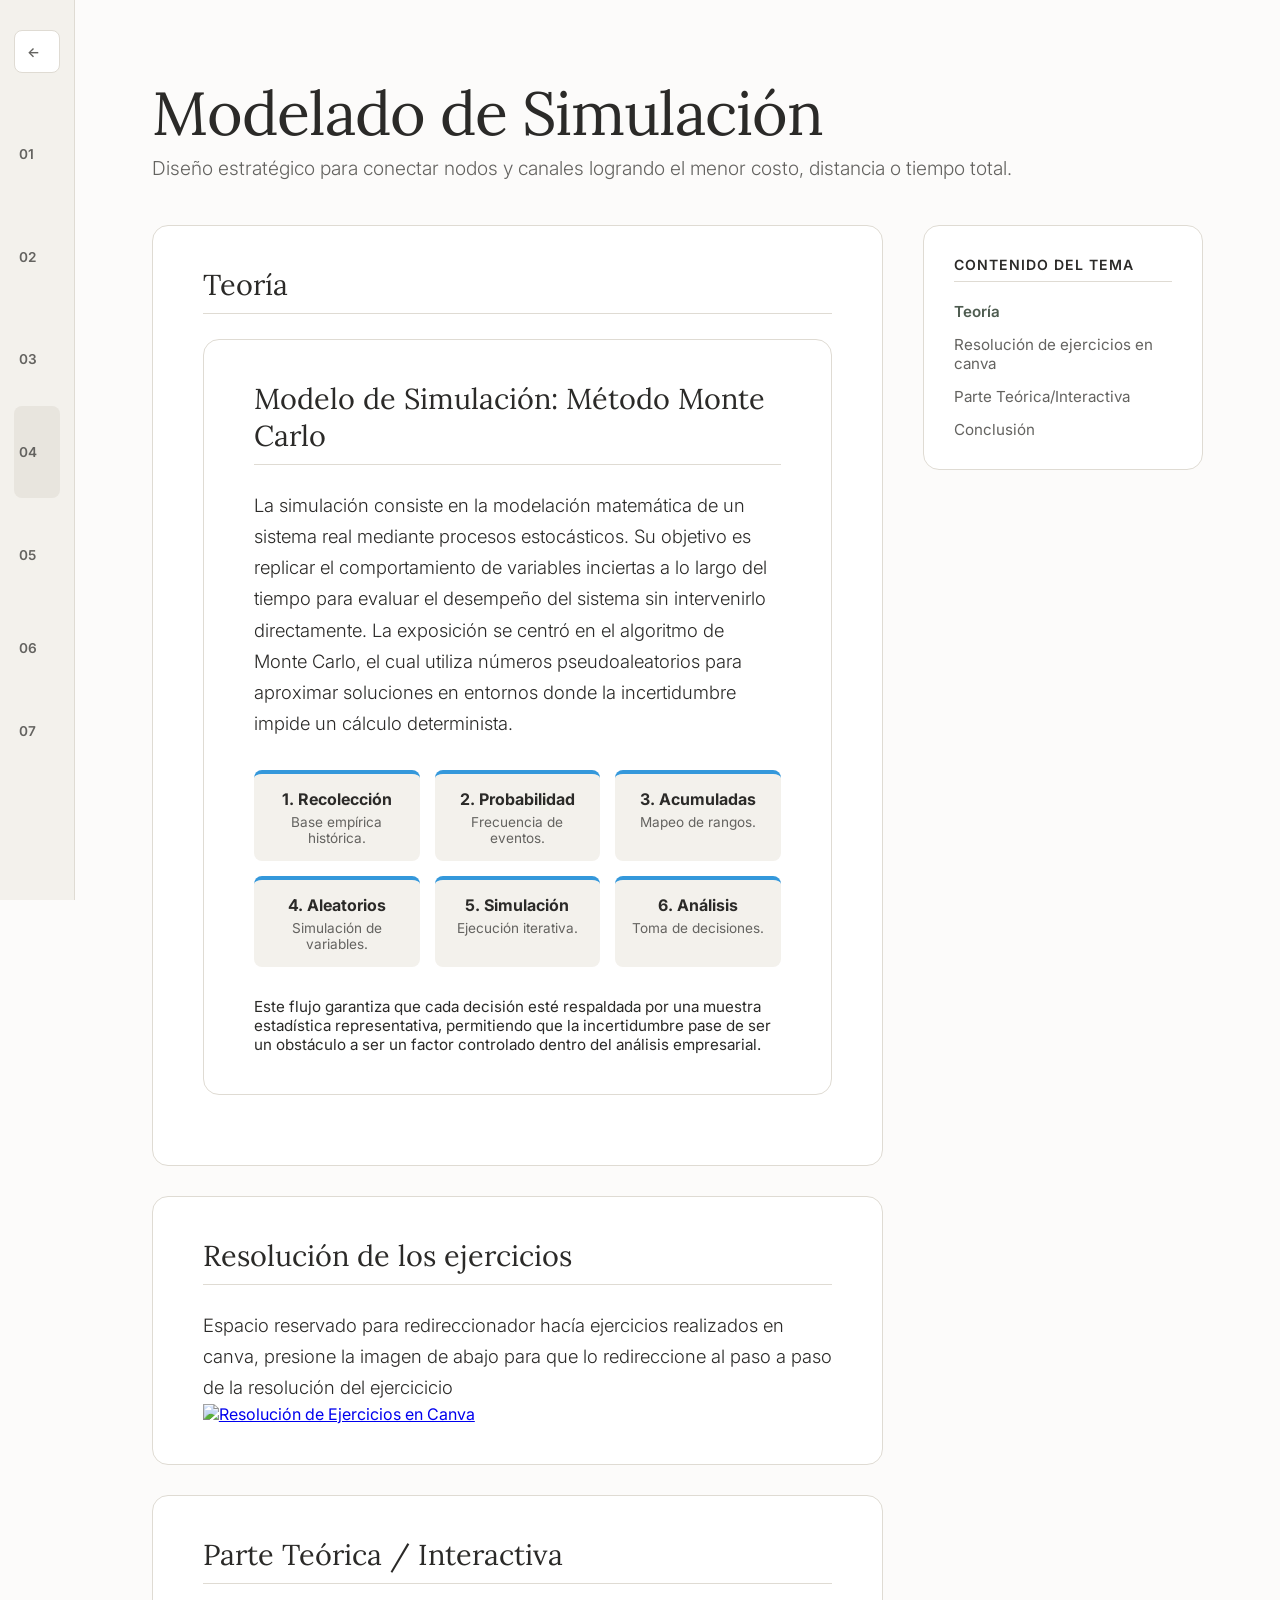
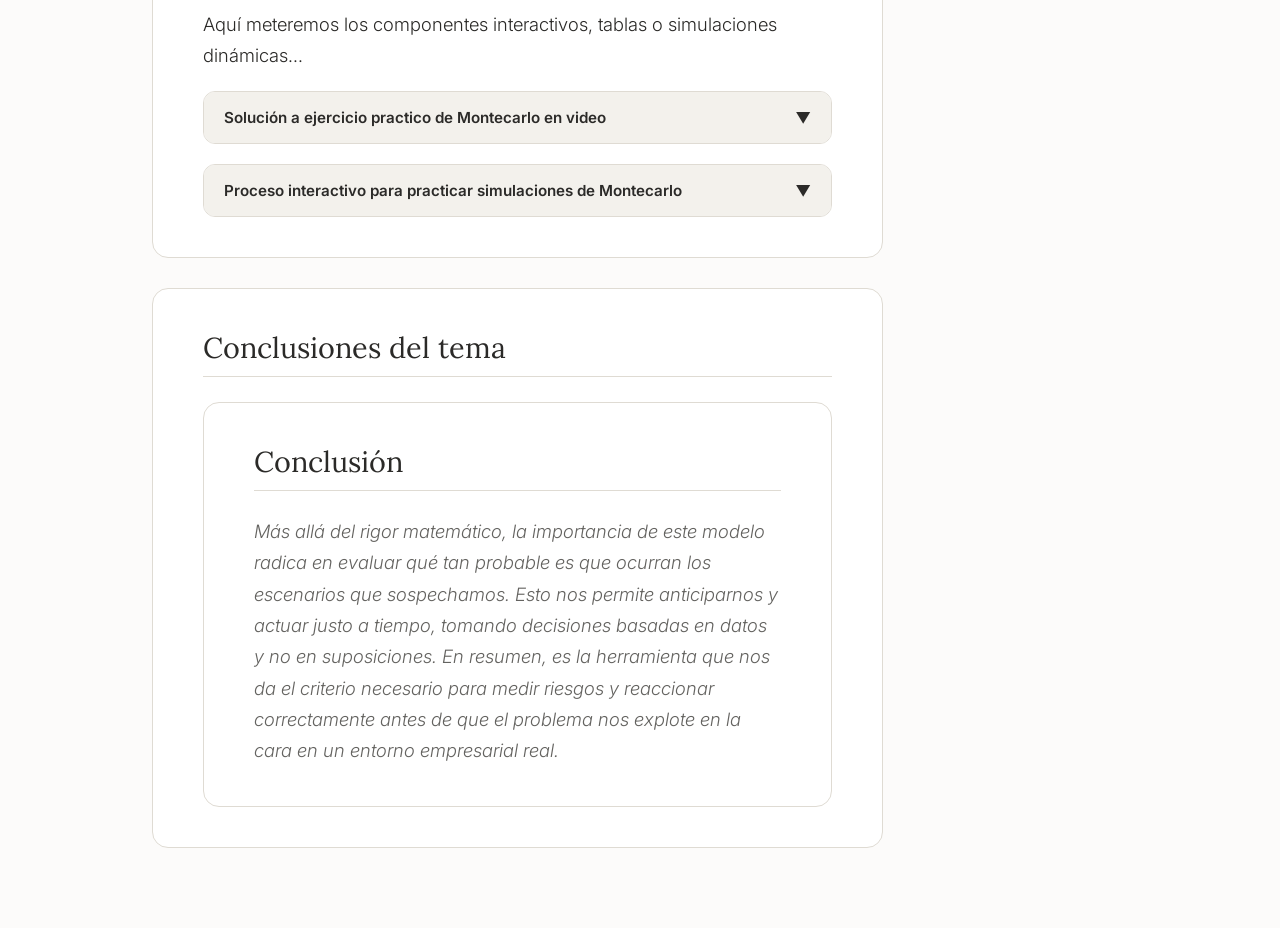
==== temas/tema4/index.html @ 4813ff6d "Initial commit: Estructura del folleto 1.0" ====
<!DOCTYPE html>
<html lang="es">
<head>
    <meta charset="UTF-8">
    <meta name="viewport" content="width=device-width, initial-scale=1.0">
    <title>Tema 4: Modelado de Simulación - Métodos Cuantitativos</title>
    
    <link rel="preconnect" href="https://fonts.googleapis.com">
    <link rel="preconnect" href="https://fonts.gstatic.com" crossorigin>
    <link href="https://fonts.googleapis.com/css2?family=Inter:wght@300;400;500;600&family=Lora:ital,wght@0,400;0,500;1,400&display=swap" rel="stylesheet">
    
    <style>
        
        :root {
            --bg-color: #fcfbfa;       /* Blanco hueso/arena suave para evitar fatiga visual */
            --text-main: #2b2a28;      /* Antracita / Grafito oscuro para lectura limpia */
            --text-muted: #646360;     /* Gris tierra suave para descripciones secundarias */
            --card-bg: #ffffff;        /* Blanco puro para las secciones modulares */
            --sidebar-bg: #f3f1ec;     /* Fondo gris/crema plano y minimalista */
            --sidebar-hover: #e8e5de;  /* Resaltado suave en hover */
            --accent-line: #dfdbd3;    /* Separadores y bordes sutiles */
            --accent-dot: #4e5c50;     /* Punto decorativo verde musgo desaturado */
            --transition-speed: 0.3s;
            
            --font-serif: 'Lora', Georgia, serif;
            --font-sans: 'Inter', sans-serif;
        }

        * {
            box-sizing: border-box;
            margin: 0;
            padding: 0;
        }

        body {
            font-family: var(--font-sans);
            background-color: var(--bg-color);
            color: var(--text-main);
            display: flex;
            min-height: 100vh;
            overflow-x: hidden;
        }

     
        .sidebar {
            position: fixed;
            top: 0;
            left: 0;
            height: 100vh;
            width: 75px; 
            background-color: var(--sidebar-bg);
            border-right: 1px solid var(--accent-line);
            display: flex;
            flex-direction: column;
            padding: 30px 14px;
            transition: width var(--transition-speed) cubic-bezier(0.25, 1, 0.5, 1);
            z-index: 100;
            overflow: hidden;
            white-space: nowrap;
        }

        .sticky-link.active-scroll {
    color: var(--accent-dot) !important;
    font-weight: 600 !important;
}

      
        .sidebar.expanded {
            width: 260px;
            box-shadow: 15px 0 40px rgba(0, 0, 0, 0.02);
        }

       
        .btn-home {
            display: flex;
            align-items: center;
            text-decoration: none;
            color: var(--text-main);
            padding: 12px;
            border: 1px solid var(--accent-line);
            border-radius: 8px;
            font-size: 0.88rem;
            font-weight: 500;
            background-color: var(--card-bg);
            transition: background var(--transition-speed);
            margin-bottom: 35px;
        }

        .btn-home:hover {
            background-color: var(--sidebar-hover);
        }

        .nav-links {
            list-style: none;
            display: flex;
            flex-direction: column;
            gap: 1px;
        }

        .nav-item {
            display: flex;
            align-items: center;
            text-decoration: none;
            color: var(--text-main);
            padding: 8px 5px;
            border-radius: 8px;
            font-size: 0.95rem;
            font-weight: 400;
            transition: background var(--transition-speed), padding-left 0.2s;
            white-space: normal;  /* Permite que el texto salte de línea si es largo */
        }

        .nav-item:hover {
            background-color: var(--sidebar-hover);
            padding-left: 18px;
        }

    
        .nav-text {
            opacity: 0;
            transform: translateX(-10px);
            transition: opacity 0.2s ease, transform 0.2s ease;
            margin-left: 18px;
        }

        .sidebar.expanded .nav-text {
            opacity: 1;
            transform: translateX(0);
        }

        /* Indicador numérico minimalista */
        .icon-num {
            display: inline-block;
            width: 20px;
            font-size: 0.85rem;
            font-weight: 600;
            color: var(--text-muted);
            text-align: center;
        }

        /* --- MAQUETACIÓN MODULAR (CARDS) --- */
        .main-container {
            margin-left: 75px; /* Sincronizado con el estado colapsado */
            padding: 80px 6% 80px 6%;
            width: 100%;
            max-width: 1300px;
            transition: margin-left var(--transition-speed) cubic-bezier(0.25, 1, 0.5, 1);
            display: flex;
            flex-direction: column;
            gap: 30px; /* Separación limpia entre los bloques modulares */
        }

        .sidebar.expanded ~ .main-container {
            margin-left: 260px;
        }

        /* Encabezado Principal de la Landing Page */
        .header-section {
            margin-bottom: 10px;
        }

        .main-title {
            font-family: var(--font-serif);
            font-size: 3.8rem;
            font-weight: 400;
            line-height: 1.1;
            color: var(--text-main);
            letter-spacing: -1px;
        }

        /* Tarjeta de Contenido / Estructura por Módulos */
        .content-card {
            background-color: var(--card-bg);
            border: 1px solid var(--accent-line);
            border-radius: 16px;
            padding: 40px 50px;
            box-shadow: 0 4px 20px rgba(0, 0, 0, 0.005);
        }

        .intro-p {
            font-size: 1.15rem;
            line-height: 1.7;
            color: var(--text-main);
            font-weight: 300;
        }

        /* Bloques de Enfoque Teórico y Herramientas */
        .section-subtitle {
            font-family: var(--font-serif);
            font-size: 1.8rem;
            font-weight: 400;
            color: var(--text-main);
            margin-bottom: 25px;
            border-bottom: 1px solid var(--accent-line);
            padding-bottom: 10px;
        }

        /* Adaptabilidad de Pantalla */
        @media (max-width: 992px) {
            .main-title { font-size: 2.8rem; }
            .content-card { padding: 30px 25px; }
            .main-container { padding: 40px 20px; margin-left: 75px; }
            .layout-columns { flex-direction: column; }
            .sticky-column { display: none; } /* Oculta el card lateral en pantallas pequeñas */
        }


        .collapsible-panel {
    border: 1px solid var(--accent-line);
    border-radius: 12px;
    overflow: hidden;
    background: var(--card-bg);
    margin-top: 20px;
}

.panel-trigger {
    width: 100%;
    border: none;
    background: var(--sidebar-bg);
    padding: 16px 20px;
    display: flex;
    justify-content: space-between;
    align-items: center;
    cursor: pointer;
    font-family: var(--font-sans);
    font-size: 0.95rem;
    font-weight: 600;
    color: var(--text-main);
}

.panel-trigger:hover {
    background: var(--sidebar-hover);
}

.panel-content {
    padding: 20px;
    display: block; /* Visible por defecto */
}

/* Cuando tiene la clase 'collapsed', esconde el contenido */
.collapsible-panel.collapsed .panel-content {
    display: none;
}

.panel-icon {
    transition: transform .25s ease;
}

/* Cuando tiene la clase 'collapsed', rota la flecha hacia abajo */
.collapsible-panel.collapsed .panel-icon {
    transform: rotate(180deg);
}


/* Paleta de colores y variables locales para el simulador */
:root {
    --bg-color-sim: #fcfbfa;
    --text-main-sim: #2b2a28;
    --text-muted-sim: #646360;
    --card-bg-sim: #ffffff;
    --accent-line-sim: #dfdbd3;
    --accent-dot-sim: #4e5c50; /* Verde Musgo */
    --node-blue-sim: #3b71ca;
    --node-red-sim: #dc4c64; /* Rojo Alertas */
}

.simulator-container {
    background-color: var(--card-bg-sim);
    border: 1px solid var(--accent-line-sim);
    border-radius: 16px;
    padding: 30px;
    box-shadow: 0 4px 20px rgba(0, 0, 0, 0.005);
    max-width: 1100px;
    width: 100%;
    display: flex;
    gap: 30px;
    box-sizing: border-box;
}

.config-column {
    flex: 0.9;
    display: flex;
    flex-direction: column;
    gap: 20px;
}

.simulation-column {
    flex: 1.1;
    display: flex;
    flex-direction: column;
    gap: 20px;
}

.section-header {
    width: 100%;
    margin-bottom: 10px;
    border-bottom: 1px solid var(--accent-line-sim);
    padding-bottom: 10px;
}

.section-header h2 {
    font-size: 1.3rem;
    font-weight: 600;
    margin: 0;
    color: var(--text-main-sim);
}

.section-header p {
    font-size: 0.85rem;
    color: var(--text-muted-sim);
    margin: 5px 0 0 0;
}

.table-wrapper {
    max-height: 380px;
    overflow-y: auto;
    border: 1px solid var(--accent-line-sim);
    border-radius: 8px;
    background-color: #faf9f6;
}

.simulator-container table {
    width: 100%;
    border-collapse: collapse;
    font-size: 0.85rem;
    text-align: left;
}

.simulator-container th, 
.simulator-container td {
    padding: 10px 12px;
    border-bottom: 1px solid var(--accent-line-sim);
}

.simulator-container th {
    background-color: #f5f3ef;
    font-weight: 600;
    position: sticky;
    top: 0;
    color: var(--text-main-sim);
}

.simulator-container .input-field {
    width: 70px;
    padding: 5px;
    border: 1px solid var(--accent-line-sim);
    border-radius: 4px;
    font-size: 0.85rem;
    text-align: center;
}

.simulator-container .input-field:focus {
    outline: none;
    border-color: var(--accent-dot-sim);
}

.static-label {
    font-weight: 600;
    color: var(--text-main-sim);
}

.random-container {
    display: flex;
    flex-direction: column;
    gap: 8px;
}

.random-container label {
    font-size: 0.85rem;
    font-weight: 600;
    color: var(--text-main-sim);
}

.simulator-container textarea {
    width: 100%;
    height: 65px;
    padding: 10px;
    border: 1px solid var(--accent-line-sim);
    border-radius: 8px;
    font-size: 0.85rem;
    resize: none;
    box-sizing: border-box;
}

.simulator-container textarea:focus {
    outline: none;
    border-color: var(--accent-dot-sim);
}

.results-grid {
    display: flex;
    gap: 15px;
}

.result-card {
    flex: 1;
    background-color: #f3f1ec;
    border-radius: 8px;
    padding: 15px;
    border-left: 4px solid var(--accent-dot-sim);
}

.result-card.simulated {
    border-left-color: var(--node-blue-sim);
}

.result-card h4 {
    font-size: 0.85rem;
    margin: 0 0 5px 0;
    color: var(--text-muted-sim);
}

.result-card p {
    font-size: 1.3rem;
    font-weight: 700;
    margin: 0;
    color: var(--accent-dot-sim);
}

.result-card.simulated p {
    color: var(--node-blue-sim);
}

.badge-range {
    background-color: #dfdbd3;
    padding: 2px 6px;
    border-radius: 4px;
    font-weight: 600;
    font-size: 0.8rem;
}

.error-text {
    color: var(--node-red-sim);
    font-weight: 600;
}

@media (max-width: 900px) {
    .simulator-container { flex-direction: column; }
    .config-column, .simulation-column { flex: 1; }
}


    </style>
</head>
<body>

   <nav class="sidebar" id="sideNav">
    <a href="../../index.html" class="btn-home">
        <span class="icon-num">←</span>
        <span class="nav-text">Regresar al inicio</span>
    </a>
    
    <ul class="nav-links">
        <li>
            <a href="../tema1/index.html" class="nav-item">
                <span class="icon-num">01</span>
                <span class="nav-text">Tema 1: Modelos de Transporte</span>
            </a>
        </li>
        <li>
            <a href="../tema2/index.html" class="nav-item">
                <span class="icon-num">02</span>
                <span class="nav-text">Tema 2: Programación Entera, por metas, no lineal</span>
            </a>
        </li>
        <li>
            <a href="../tema3/index.html" class="nav-item">
                <span class="icon-num">03</span>
                <span class="nav-text">Tema 3: Modelos de redes</span>
            </a>
        </li>
        <li>
            <a href="#" class="nav-item" style="background-color: var(--sidebar-hover); font-weight: 500;">
                <span class="icon-num">04</span>
                <span class="nav-text">Tema 4: Modelado de Simulación</span>
            </a>
        </li>
        <li>
            <a href="../tema5/index.html" class="nav-item">
                <span class="icon-num">05</span>
                <span class="nav-text">Tema 5: Análisis de Markov</span>
            </a>
        </li>
        <li>
            <a href="../tema6/index.html" class="nav-item">
                <span class="icon-num">06</span>
                <span class="nav-text">Tema 6: Control estadistico</span>
            </a>
        </li>
         <li>
                <a href="../tema7/index.html" class="nav-item">
                    <span class="icon-num">07</span>
                    <span class="nav-text">Tema 7: aprende conceptos jugando</span>
                </a>
            </li>
    </ul>
</nav>

    <main class="main-container">
        
        <header class="header-section">
            <h1 class="main-title">Modelado de Simulación</h1>
            <p class="intro-p" style="color: var(--text-muted); margin-top: 5px; font-size: 1.2rem;">
                Diseño estratégico para conectar nodos y canales logrando el menor costo, distancia o tiempo total.
            </p>
        </header>
        
        <div class="layout-columns" style="display: flex; gap: 40px; align-items: flex-start; width: 100%;">
            
            <div class="content-column" style="flex: 1; display: flex; flex-direction: column; gap: 30px;">
                
                <section id="teoria" class="content-card">
                    <h2 class="section-subtitle">Teoría</h2>
                   <section class="content-card" style="margin-bottom: 30px;">
    <h2 class="section-subtitle">Modelo de Simulación: Método Monte Carlo</h2>
    
    <p class="intro-p" style="line-height: 1.7;">
        La simulación consiste en la modelación matemática de un sistema real mediante procesos estocásticos. Su objetivo es replicar el comportamiento de variables inciertas a lo largo del tiempo para evaluar el desempeño del sistema sin intervenirlo directamente. La exposición se centró en el algoritmo de Monte Carlo, el cual utiliza números pseudoaleatorios para aproximar soluciones en entornos donde la incertidumbre impide un cálculo determinista.
    </p>

    <div style="margin: 30px 0; display: grid; grid-template-columns: repeat(auto-fit, minmax(150px, 1fr)); gap: 15px;">
        <div style="background: var(--sidebar-bg); padding: 15px; border-radius: 8px; border-top: 4px solid #3498db; text-align: center;">
            <div style="font-weight: bold; margin-bottom: 5px;">1. Recolección</div>
            <div style="font-size: 0.85rem; color: var(--text-muted);">Base empírica histórica.</div>
        </div>
        <div style="background: var(--sidebar-bg); padding: 15px; border-radius: 8px; border-top: 4px solid #3498db; text-align: center;">
            <div style="font-weight: bold; margin-bottom: 5px;">2. Probabilidad</div>
            <div style="font-size: 0.85rem; color: var(--text-muted);">Frecuencia de eventos.</div>
        </div>
        <div style="background: var(--sidebar-bg); padding: 15px; border-radius: 8px; border-top: 4px solid #3498db; text-align: center;">
            <div style="font-weight: bold; margin-bottom: 5px;">3. Acumuladas</div>
            <div style="font-size: 0.85rem; color: var(--text-muted);">Mapeo de rangos.</div>
        </div>
        <div style="background: var(--sidebar-bg); padding: 15px; border-radius: 8px; border-top: 4px solid #3498db; text-align: center;">
            <div style="font-weight: bold; margin-bottom: 5px;">4. Aleatorios</div>
            <div style="font-size: 0.85rem; color: var(--text-muted);">Simulación de variables.</div>
        </div>
        <div style="background: var(--sidebar-bg); padding: 15px; border-radius: 8px; border-top: 4px solid #3498db; text-align: center;">
            <div style="font-weight: bold; margin-bottom: 5px;">5. Simulación</div>
            <div style="font-size: 0.85rem; color: var(--text-muted);">Ejecución iterativa.</div>
        </div>
        <div style="background: var(--sidebar-bg); padding: 15px; border-radius: 8px; border-top: 4px solid #3498db; text-align: center;">
            <div style="font-weight: bold; margin-bottom: 5px;">6. Análisis</div>
            <div style="font-size: 0.85rem; color: var(--text-muted);">Toma de decisiones.</div>
        </div>
    </div>

    <p style="font-size: 0.95rem; color: var(--text-main);">
        Este flujo garantiza que cada decisión esté respaldada por una muestra estadística representativa, permitiendo que la incertidumbre pase de ser un obstáculo a ser un factor controlado dentro del análisis empresarial.
    </p>
</section>
                </section>

                <section id="video" class="content-card">
                    <h2 class="section-subtitle">Resolución de los ejercicios</h2>
                    <p class="intro-p">Espacio reservado para redireccionador hacía ejercicios realizados en canva, presione la imagen de abajo para que lo redireccione al paso a paso de la resolución del ejercicicio</p>
                      
                   <!-- Banner de Canva Interactivo (Solo Imagen Clicleable) -->
<a href="https://canva.link/81gtfbox2r4njcf" target="_blank" class="canva-banner-link">
    <img src="https://i.pinimg.com/736x/75/12/ca/7512cad9499685ef06b2e0d8f6820960.jpg" alt="Resolución de Ejercicios en Canva">
</a>
   






</a>
                </section>

                <section id="practica" class="content-card">
                    <h2 class="section-subtitle">Parte Teórica / Interactiva</h2>
                    <p class="intro-p">Aquí meteremos los componentes interactivos, tablas o simulaciones dinámicas...</p>
               
               
               
                  <div class="collapsible-panel collapsed">

    <button class="panel-trigger">
        <span class="panel-title">
          Solución a ejercicio practico de Montecarlo en video
        </span>
        <span class="panel-icon">▲</span>
    </button>

    <div class="panel-content">
        <p class="intro-p" style="margin-bottom: 25px;">
            Este video se utilizará para explicar cómo realizar el proceso paso a paso para resolver uno de los ejercicios de Montecarlo. Este video fue hecho por mí.
        </p>
      <iframe
    src="https://player.vimeo.com/video/1204392154"
    width="640"
    height="360"
    frameborder="0"
    allowfullscreen>
</iframe>
    </div>
</div>
          


<div class="collapsible-panel collapsed">

    <button class="panel-trigger">
        <span class="panel-title">
            Proceso interactivo para practicar simulaciones de Montecarlo
        </span>
        <span class="panel-icon">▲</span>
    </button>

    <div class="panel-content">
        <p class="intro-p" style="margin-bottom: 25px;">
          Esta modulo busca ser un apoyo para la práctica de posibles combinaciones de ejercicios de simulación de Montecarlo.
          Se podran cambiar valores de historial y de los números randoms para entender como el proceso puede intercambiar su funcionamiento
        </p>
        
          
        <div class="simulator-container">
    
    <div class="config-column">
        <div class="section-header">
            <h2>Configuración Base</h2>
            <p>Modificá los históricos (Máx 10 veces por celda) y los números aleatorios.</p>
        </div>

        <div class="table-wrapper">
            <table>
                <thead>
                    <tr>
                        <th>Variable (X)</th>
                        <th>Histórico (Veces)</th>
                        <th>Probabilidad P(X)</th>
                        <th>Rango (1-100)</th>
                    </tr>
                </thead>
                <tbody id="base-table-body">
                    <tr>
                        <td><span class="static-label">10 días</span></td>
                        <td><input type="number" class="input-field" value="3" min="0" max="10" id="h-0"></td>
                        <td id="p-0">0.30</td>
                        <td><span class="badge-range" id="r-0">1 - 30</span></td>
                    </tr>
                    <tr>
                        <td><span class="static-label">20 días</span></td>
                        <td><input type="number" class="input-field" value="4" min="0" max="10" id="h-1"></td>
                        <td id="p-1">0.40</td>
                        <td><span class="badge-range" id="r-1">31 - 70</span></td>
                    </tr>
                    <tr>
                        <td><span class="static-label">30 días</span></td>
                        <td><input type="number" class="input-field" value="2" min="0" max="10" id="h-2"></td>
                        <td id="p-2">0.20</td>
                        <td><span class="badge-range" id="r-2">71 - 90</span></td>
                    </tr>
                    <tr>
                        <td><span class="static-label">40 días</span></td>
                        <td><input type="number" class="input-field" value="1" min="0" max="10" id="h-3"></td>
                        <td id="p-3">0.10</td>
                        <td><span class="badge-range" id="r-3">91 - 100</span></td>
                    </tr>
                </tbody>
            </table>
        </div>

        <div class="random-container">
            <label for="random-input">Números Aleatorios (Separados por comas):</label>
            <textarea id="random-input">75, 18, 55, 32, 91, 4, 61, 89, 27, 49</textarea>
        </div>
    </div>

    <div class="simulation-column">
        <div class="section-header">
            <h2>Resultados de la Simulación</h2>
            <p>Corrida automatizada en tiempo real sin errores de cálculo.</p>
        </div>

        <div class="table-wrapper" style="max-height: 250px;">
            <table>
                <thead>
                    <tr>
                        <th>Corrida</th>
                        <th>Nº Random</th>
                        <th>Resultado Obtenido</th>
                    </tr>
                </thead>
                <tbody id="simulation-table-body">
                    </tbody>
            </table>
        </div>

        <div class="results-grid">
            <div class="result-card">
                <h4>Valor Esperado Teórico</h4>
                <p id="theoretical-avg">21.0 días</p>
            </div>
            <div class="result-card simulated">
                <h4>Promedio Simulado</h4>
                <p id="simulated-avg">21.0 días</p>
            </div>
        </div>
    </div>

</div>

    </div>

</div>

               
                </section>

                <section id="conclusion" class="content-card">
                    <h2 class="section-subtitle">Conclusiones del tema</h2>
                    <p class="intro-p" style="font-style: italic; color: var(--text-muted);">
                    </p>
                    <section class="content-card">
    <h2 class="section-subtitle">Conclusión</h2>
    <p class="intro-p" style="font-style: italic; color: var(--text-muted);">
        Más allá del rigor matemático, la importancia de este modelo radica en evaluar qué tan probable es que ocurran los escenarios que sospechamos. Esto nos permite anticiparnos y actuar justo a tiempo, tomando decisiones basadas en datos y no en suposiciones. En resumen, es la herramienta que nos da el criterio necesario para medir riesgos y reaccionar correctamente antes de que el problema nos explote en la cara en un entorno empresarial real.
    </p>
</section>
                </section>
                
            </div>

<aside class="sticky-column" style="width: 280px; position: sticky; top: 40px;">
    <div style="background-color: var(--card-bg); border: 1px solid var(--accent-line); border-radius: 16px; padding: 30px; box-shadow: 0 4px 20px rgba(0, 0, 0, 0.005);">
        <h3 style="font-family: var(--font-sans); font-size: 0.88rem; font-weight: 600; text-transform: uppercase; letter-spacing: 1px; color: var(--text-main); margin-bottom: 20px; border-bottom: 1px solid var(--accent-line); padding-bottom: 8px;">
            Contenido del Tema
        </h3>
        <div style="display: flex; flex-direction: column; gap: 14px;">
            <a href="#teoria" class="sticky-link" style="text-decoration: none; color: var(--text-muted); font-size: 0.95rem; font-weight: 400; transition: color 0.2s;">Teoría</a>
            <a href="#video" class="sticky-link" style="text-decoration: none; color: var(--text-muted); font-size: 0.95rem; font-weight: 400; transition: color 0.2s;">Resolución de ejercicios en canva</a>
            <a href="#practica" class="sticky-link" style="text-decoration: none; color: var(--text-muted); font-size: 0.95rem; font-weight: 400; transition: color 0.2s;">Parte Teórica/Interactiva</a>
            <a href="#conclusion" class="sticky-link" style="text-decoration: none; color: var(--text-muted); font-size: 0.95rem; font-weight: 400; transition: color 0.2s;">Conclusión</a>
        </div>
    </div>
</aside>

        </div>

    </main>

    <script>
  const sideNav = document.getElementById('sideNav');
    sideNav.addEventListener('mouseenter', () => { sideNav.classList.add('expanded'); });
    sideNav.addEventListener('mouseleave', () => { sideNav.classList.remove('expanded'); });

    
    document.addEventListener("DOMContentLoaded", () => {
        const links = document.querySelectorAll(".sticky-link");
        const sections = document.querySelectorAll(".content-card");

        const observerOptions = {
            root: null,
            rootMargin: "-15% 0px -70% 0px", 
            threshold: 0
        };

        const observer = new IntersectionObserver((entries) => {
            entries.forEach((entry) => {
                if (entry.isIntersecting) {
                    const id = entry.target.getAttribute("id");
                    
                    links.forEach((link) => link.classList.remove("active-scroll"));
                    
                    const activeLink = document.querySelector(`.sticky-link[href="#${id}"]`);
                    if (activeLink) {
                        activeLink.classList.add("active-scroll");
                    }
                }
            });
        }, observerOptions);

        sections.forEach((section) => observer.observe(section));
    });




document.querySelectorAll(".panel-trigger").forEach(trigger => {
    trigger.addEventListener("click", function() {

        const panel = this.closest(".collapsible-panel");
        
      
        panel.classList.toggle("collapsed");
    });
});



(function() {
    // Referencias del DOM
    const randomInput = document.getElementById('random-input');
    const simTableBody = document.getElementById('simulation-table-body');
    const theoreticalAvgEl = document.getElementById('theoretical-avg');
    const simulatedAvgEl = document.getElementById('simulated-avg');

    // Valores fijos del ejercicio (Días útiles de la máquina)
    const fixedDays = [10, 20, 30, 40];

    // Escucha eventos de entrada de datos
    document.addEventListener('input', runMontecarlo);

    function showError(message) {
        simTableBody.innerHTML = `<tr><td colspan="3" style="text-align:center;" class="error-text">${message}</td></tr>`;
        theoreticalAvgEl.innerHTML = `<span class="error-text">Error</span>`;
        simulatedAvgEl.innerHTML = `<span class="error-text">Error</span>`;
    }

    function runMontecarlo() {
        let totalHistory = 0;
        const rowsData = [];

       
        for (let i = 0; i < 4; i++) {
            const inputVal = document.getElementById(`h-${i}`).value.trim();
            
            if (inputVal === "" || isNaN(inputVal)) {
                showError("Por favor, rellene todos los campos históricos con números.");
                return;
            }

            let histValue = parseInt(inputVal);
            
            if (histValue < 0 || histValue > 10) {
                showError("Los históricos deben estar entre 0 y 10.");
                return;
            }

            totalHistory += histValue;
            rowsData.push({ id: i, value: fixedDays[i], history: histValue, prob: 0, rangeMin: 0, rangeMax: 0 });
        }

        if (totalHistory === 0) {
            showError("La suma de los históricos debe ser mayor a 0.");
            return;
        }

        // 2. Calcular probabilidades y rangos dinámicos (1-100)
        let currentLowerLimit = 1;
        let theoreticalSum = 0;

        rowsData.forEach((row) => {
            row.prob = row.history / totalHistory;
            document.getElementById(`p-${row.id}`).innerText = row.prob.toFixed(2);

            if (row.history > 0) {
                row.rangeMin = currentLowerLimit;
                row.rangeMax = currentLowerLimit + Math.round(row.prob * 100) - 1;
                
                if (row.id === 3 || row.rangeMax > 100) row.rangeMax = 100;
                
                document.getElementById(`r-${row.id}`).innerText = `${row.rangeMin} - ${row.rangeMax}`;
                currentLowerLimit = row.rangeMax + 1;
            } else {
                document.getElementById(`r-${row.id}`).innerText = "N/A";
            }

            theoreticalSum += row.value * row.prob;
        });

        theoreticalAvgEl.innerText = `${theoreticalSum.toFixed(1)} días`;

     
        const rawRandomParts = randomInput.value.split(',');
        const randomNumbers = [];

        if (randomInput.value.trim() === "") {
            showError("Ingrese al menos un número aleatorio para simular.");
            return;
        }

        for (let part of rawRandomParts) {
            const trimmed = part.trim();
            if (trimmed === "") continue; 
            
            const parsed = parseInt(trimmed);
            
            if (isNaN(trimmed) || isNaN(parsed) || parsed < 1 || parsed > 100) {
                showError("Error: Los números aleatorios deben ser únicamente enteros entre 1 y 100.");
                return;
            }
            randomNumbers.push(parsed);
        }

       
        let simulationHTML = '';
        let simulatedSum = 0;

        randomNumbers.forEach((rn, index) => {
            let matchLabel = "N/A";
            let matchValue = 0;

            for (const row of rowsData) {
                if (row.history > 0 && rn >= row.rangeMin && rn <= row.rangeMax) {
                    matchLabel = `${row.value} días`;
                    matchValue = row.value;
                    break;
                }
            }

            simulatedSum += matchValue;

            simulationHTML += `
                <tr>
                    <td><b>#${index + 1}</b></td>
                    <td>P(${rn})</td>
                    <td>${matchLabel}</td>
                </tr>
            `;
        });

        simTableBody.innerHTML = simulationHTML;

       
        if (randomNumbers.length > 0) {
            const simulatedAvg = simulatedSum / randomNumbers.length;
            simulatedAvgEl.innerText = `${simulatedAvg.toFixed(1)} días`;
        } else {
            simulatedAvgEl.innerText = "0.0 días";
        }
    }


    runMontecarlo();
})();



    </script>
</body>
</html>
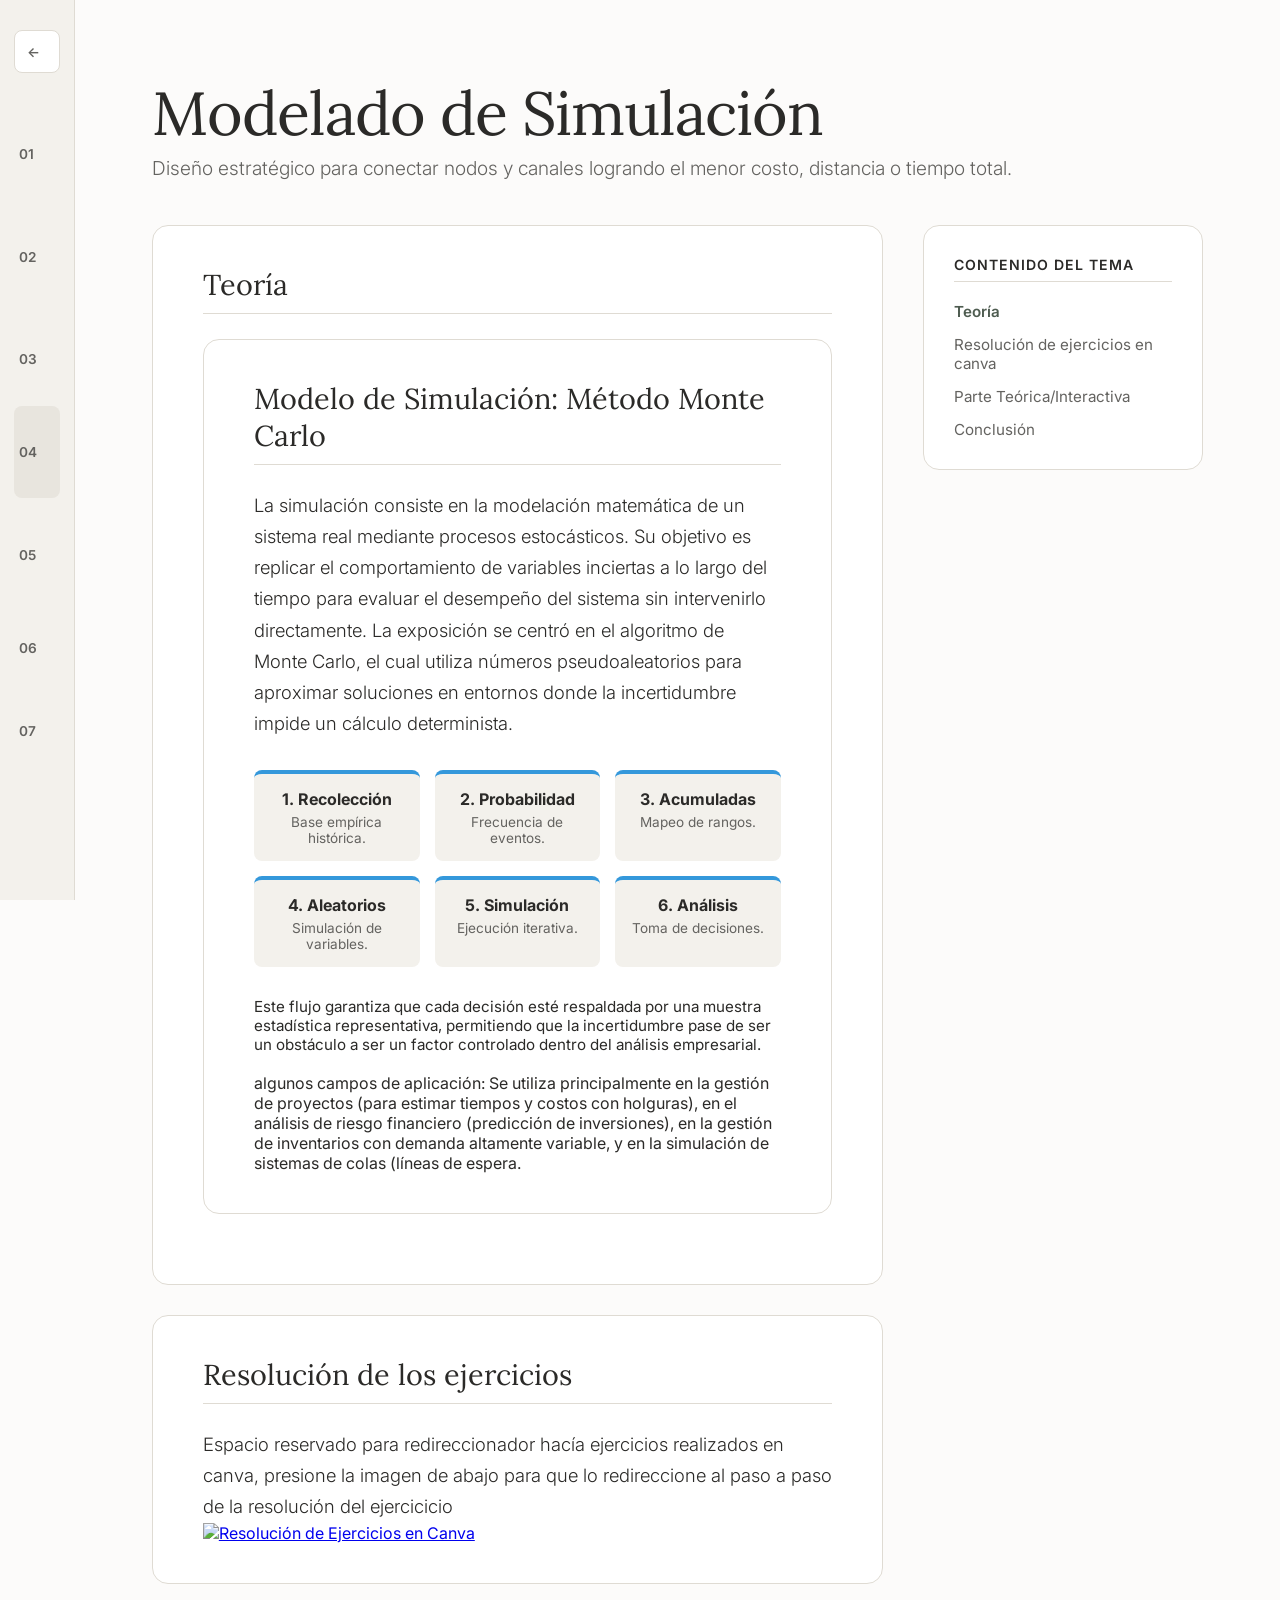
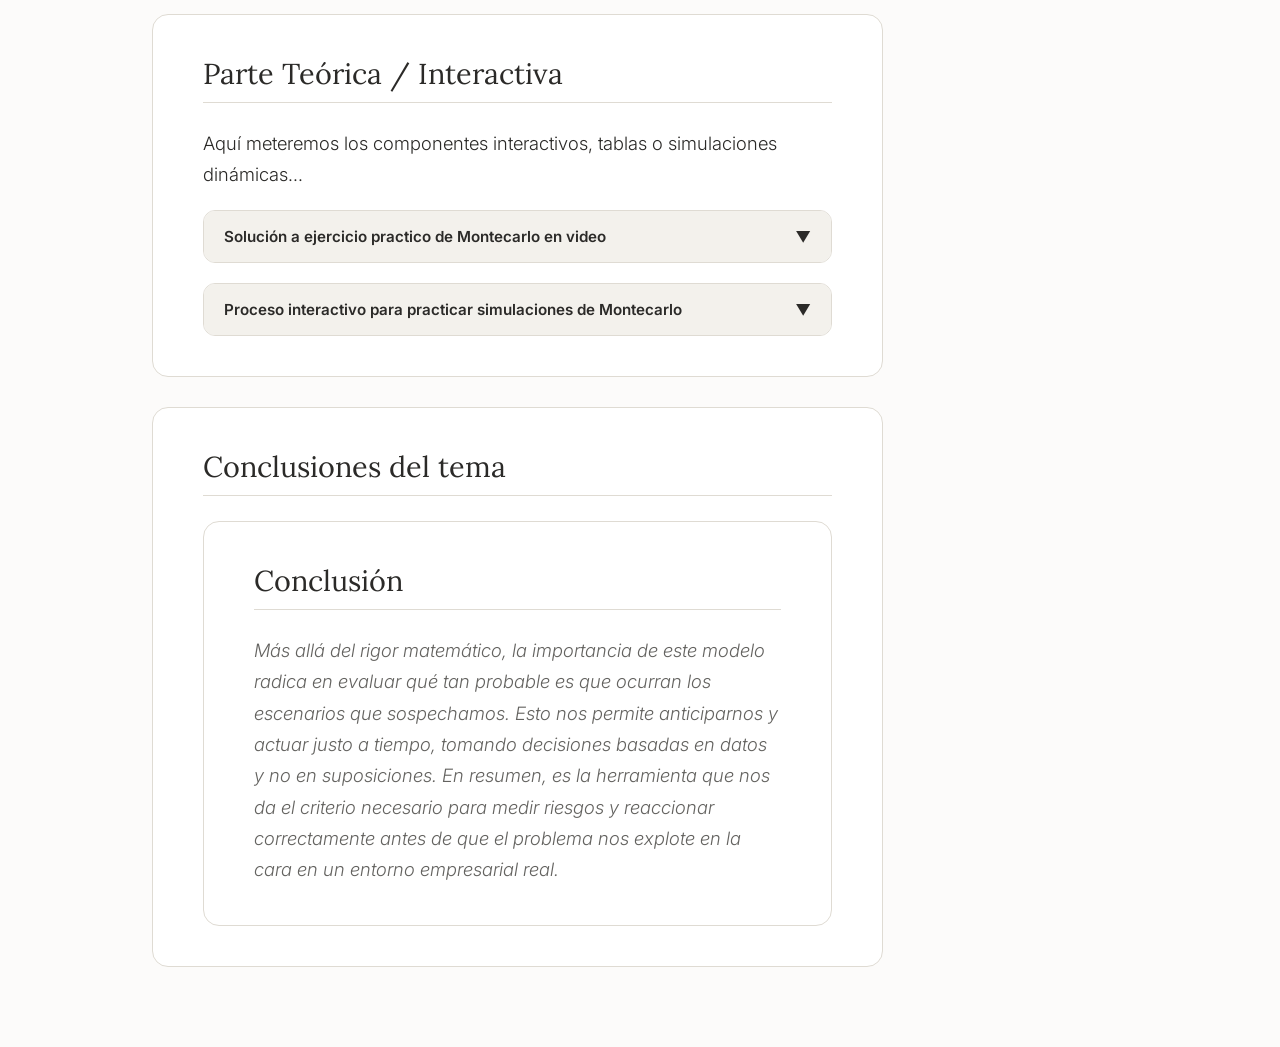
==== commit e2d4027f: "unos cambios visuales" ====
--- a/temas/tema4/index.html
+++ b/temas/tema4/index.html
@@ -546,8 +546,10 @@
     </div>
 
     <p style="font-size: 0.95rem; color: var(--text-main);">
-        Este flujo garantiza que cada decisión esté respaldada por una muestra estadística representativa, permitiendo que la incertidumbre pase de ser un obstáculo a ser un factor controlado dentro del análisis empresarial.
+        Este flujo garantiza que cada decisión esté respaldada por una muestra estadística representativa, permitiendo que la incertidumbre pase de ser un obstáculo a ser un factor controlado dentro del análisis empresarial.   
+    <br><br>
     </p>
+    <p> algunos campos de aplicación: Se utiliza principalmente en la gestión de proyectos (para estimar tiempos y costos con holguras), en el análisis de riesgo financiero (predicción de inversiones), en la gestión de inventarios con demanda altamente variable, y en la simulación de sistemas de colas (líneas de espera.</p>
 </section>
                 </section>
 
